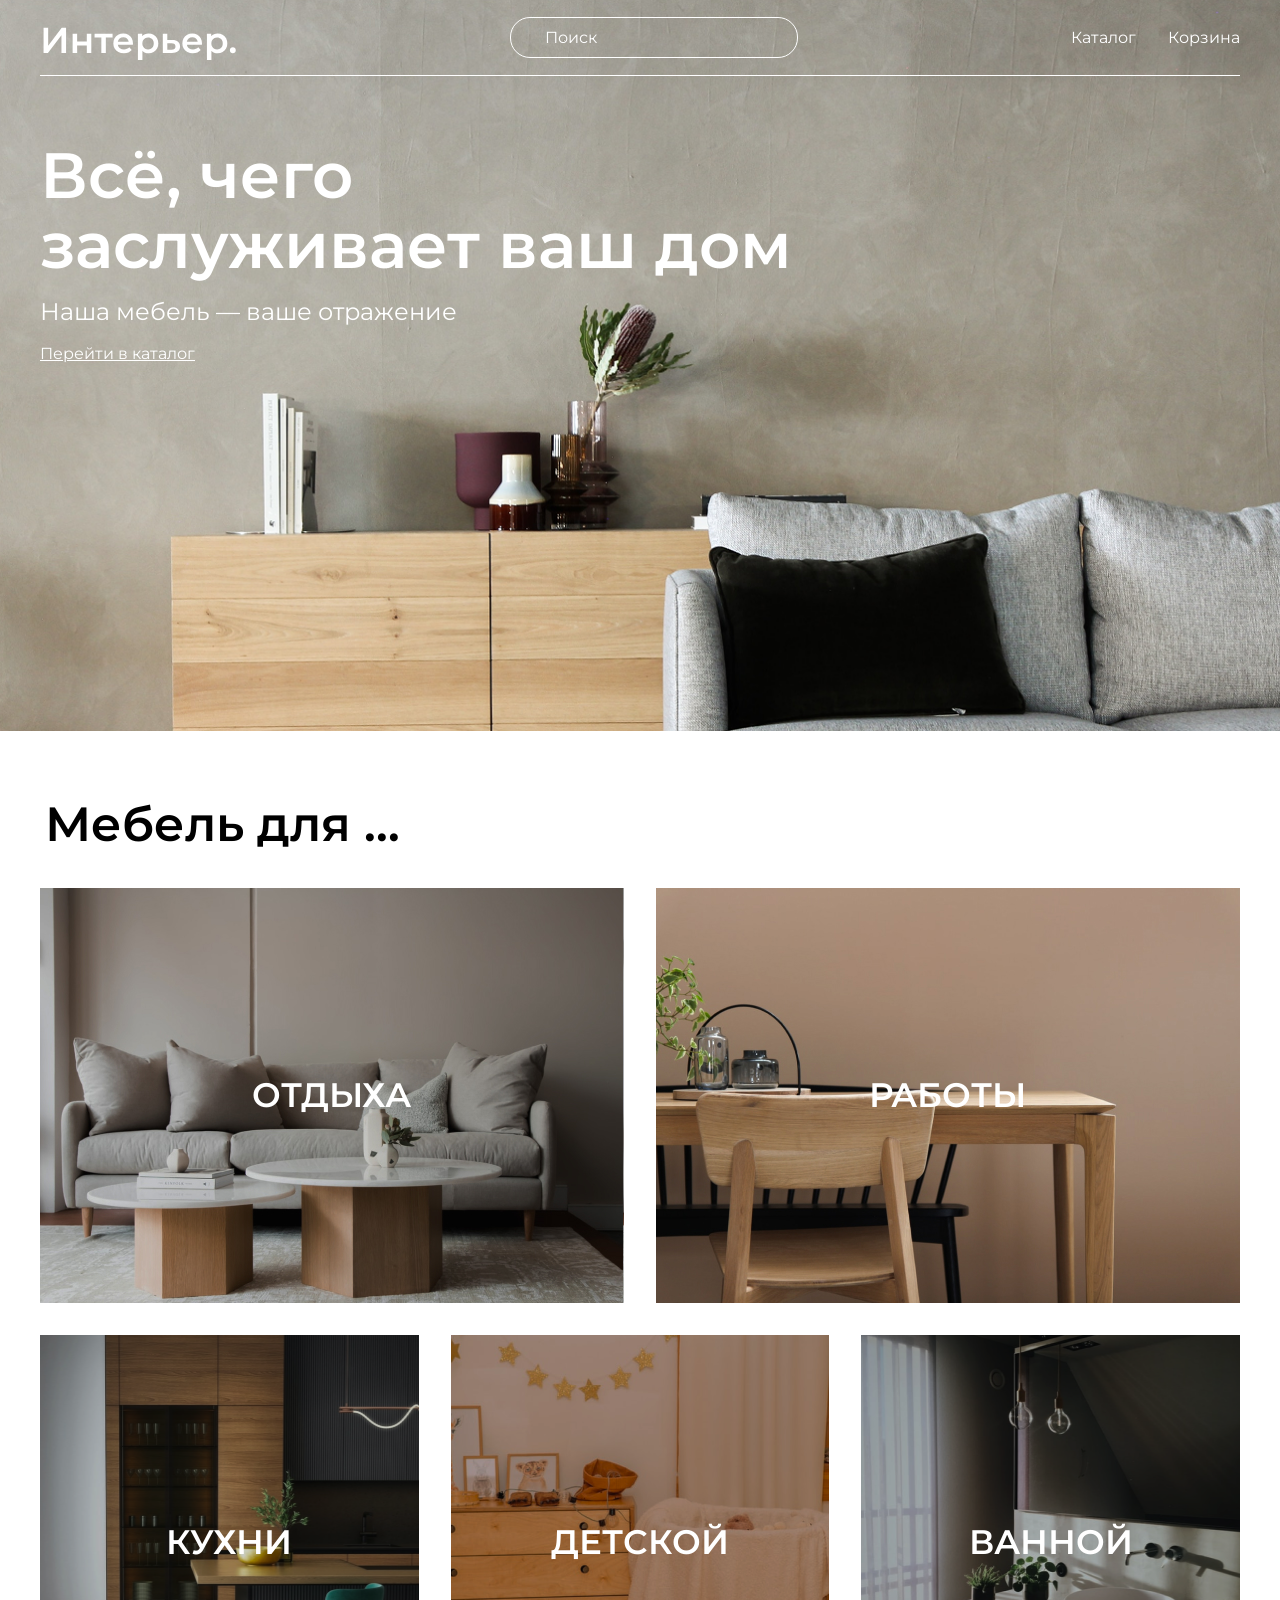
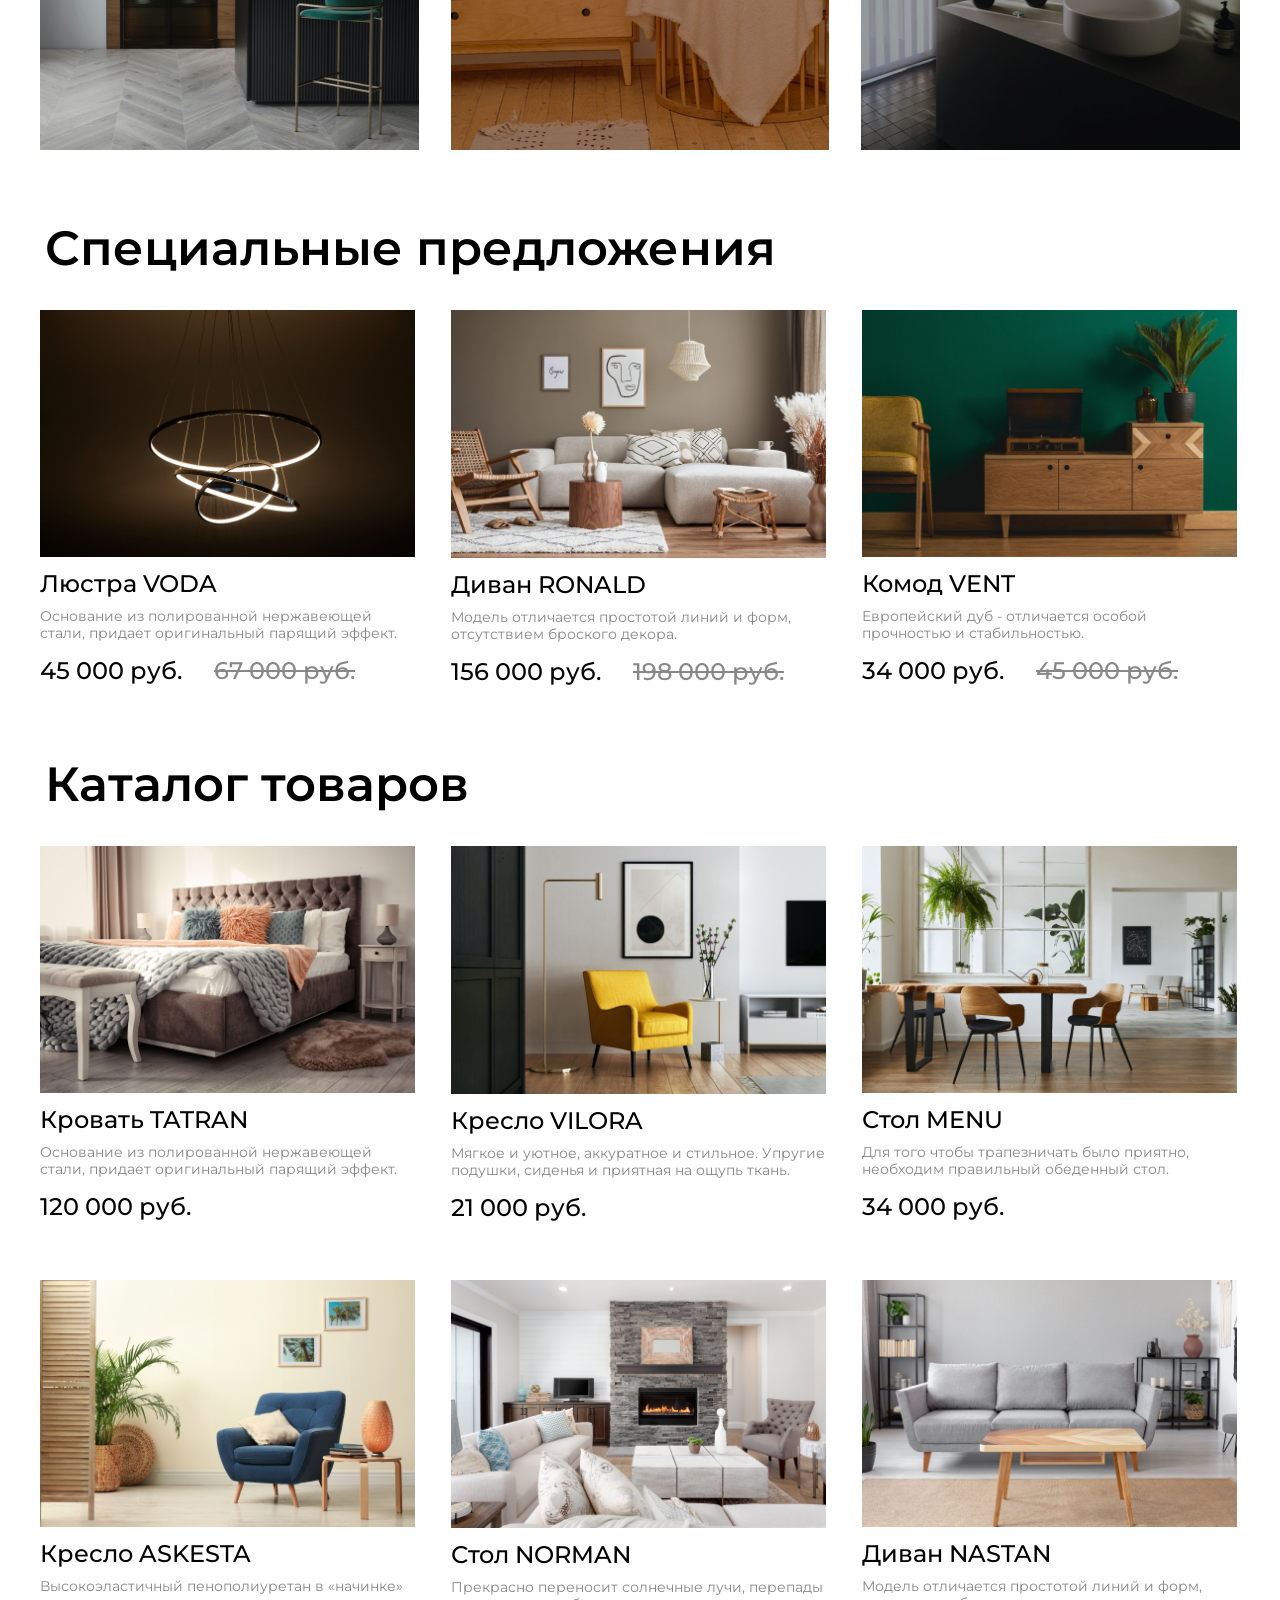
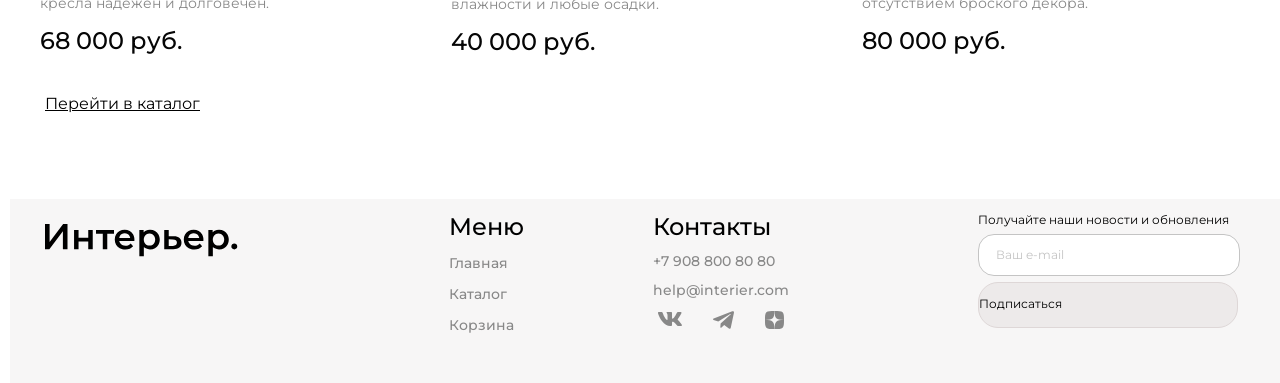
==== index.html @ b659bea5 "Add files via upload" ====
<!DOCTYPE html>
<html lang="ru">
<head>
    <meta charset="UTF-8">
    <meta name="viewport" content="width=device-width, initial-scale=1.0">

<link rel="preconnect" href="https://fonts.googleapis.com">
<link rel="preconnect" href="https://fonts.gstatic.com" crossorigin>
<link href="https://fonts.googleapis.com/css2?family=Montserrat:ital,wght@0,100..900;1,100..900&display=swap" rel="stylesheet">

    <link rel="stylesheet" href="./style.css">
</head>
<body>
<div> 
    <section class="hero-page center">
    <header class="header">
   <img src="img/logo.svg" alt="Логотип" class="logo-header"> 
    <input type="text" class="inpt-search" placeholder="Поиск">
    <div class="header__link">
        <a class="link" href="./catalog.html">Каталог</a>
        <a class="link" href="./cart.html">Корзина</a> 
    </div>
    <div class="menu-mob">
        <a href=""><svg width="19" height="19" viewBox="0 0 19 19" fill="none" xmlns="http://www.w3.org/2000/svg">
<g clip-path="url(#clip0_53373_429)">
<path d="M9.29907 1.11316C10.9342 1.06267 12.5273 1.63644 13.7542 2.71863C14.9811 3.80099 15.7498 5.31046 15.9036 6.93933C16.0545 8.53827 15.5992 10.133 14.634 11.4139L17.968 14.7469C18.0508 14.8297 18.1166 14.9279 18.1614 15.036C18.2062 15.1442 18.2297 15.2607 18.2297 15.3778C18.2297 15.4949 18.2062 15.6114 18.1614 15.7196C18.1165 15.8277 18.0508 15.9259 17.968 16.0087C17.8853 16.0914 17.7871 16.1572 17.679 16.202C17.5707 16.2469 17.4543 16.2694 17.3372 16.2694C17.22 16.2694 17.1036 16.2469 16.9954 16.202C16.8873 16.1572 16.789 16.0914 16.7063 16.0087L13.3733 12.6747C12.0925 13.6424 10.4962 14.0991 8.89575 13.9491C7.26568 13.7962 5.75519 13.0275 4.67212 11.7997C3.58905 10.5718 3.01496 8.97713 3.06665 7.3407C3.11846 5.7041 3.79274 4.14806 4.95142 2.99109C6.10904 1.83516 7.66391 1.16376 9.29907 1.11316ZM9.50903 2.91882C8.28235 2.92382 7.10691 3.41275 6.2395 4.28015C5.37213 5.14755 4.88317 6.32302 4.87817 7.54968C4.87324 8.77628 5.35288 9.95557 6.21313 10.83C6.64353 11.2674 7.15644 11.6151 7.72192 11.8534C8.28759 12.0918 8.89521 12.2161 9.50903 12.2186C10.1227 12.2211 10.7307 12.1017 11.2981 11.868C11.8657 11.6343 12.3816 11.2903 12.8157 10.8563C13.2497 10.4223 13.5936 9.90633 13.8274 9.33875C14.061 8.77131 14.1804 8.16333 14.178 7.54968C14.1755 6.93585 14.0511 6.32824 13.8127 5.76257C13.5744 5.19707 13.2267 4.68419 12.7893 4.25378C11.9149 3.3935 10.7357 2.91387 9.50903 2.91882Z" fill="white" stroke="white" stroke-width="0.2"/>
</g>
<defs>
<clipPath id="clip0_53373_429">
<rect width="19" height="19" fill="white"/>
</clipPath>
</defs>
</svg>
</svg>
</a>
        <a href="./catalog.html"><svg width="20" height="20" viewBox="0 0 20 20" fill="none" xmlns="http://www.w3.org/2000/svg">
<rect width="4.57143" height="4.57143" fill="white"/>
<rect y="7.31427" width="4.57143" height="4.57143" fill="white"/>
<rect y="14.6285" width="4.57143" height="4.57143" fill="white"/>
<rect x="7.31348" y="7.31427" width="4.57143" height="4.57143" fill="white"/>
<rect x="7.31348" y="14.6285" width="4.57143" height="4.57143" fill="white"/>
<rect x="7.31348" width="4.57143" height="4.57143" fill="white"/>
<rect x="14.6279" y="7.31427" width="4.57143" height="4.57143" fill="white"/>
<rect x="14.6279" y="14.6285" width="4.57143" height="4.57143" fill="white"/>
<rect x="14.6279" width="4.57143" height="4.57143" fill="white"/>
</svg>
</a>
        <a href="./cart.html"><svg width="25" height="25" viewBox="0 0 25 25" fill="none" xmlns="http://www.w3.org/2000/svg">
<path d="M14.5834 20.8333C15.1359 20.8333 15.6658 20.6138 16.0566 20.2231C16.4473 19.8324 16.6667 19.3025 16.6667 18.75C16.6667 18.1975 16.4473 17.6676 16.0566 17.2768C15.6658 16.8861 15.1359 16.6667 14.5834 16.6667C14.0309 16.6667 13.501 16.8861 13.1103 17.2768C12.7196 17.6676 12.5001 18.1975 12.5001 18.75C12.5001 19.3025 12.7196 19.8324 13.1103 20.2231C13.501 20.6138 14.0309 20.8333 14.5834 20.8333ZM7.29174 20.8333C7.84428 20.8333 8.37418 20.6138 8.76488 20.2231C9.15558 19.8324 9.37508 19.3025 9.37508 18.75C9.37508 18.1975 9.15558 17.6676 8.76488 17.2768C8.37418 16.8861 7.84428 16.6667 7.29174 16.6667C6.73921 16.6667 6.20931 16.8861 5.81861 17.2768C5.4279 17.6676 5.20841 18.1975 5.20841 18.75C5.20841 19.3025 5.4279 19.8324 5.81861 20.2231C6.20931 20.6138 6.73921 20.8333 7.29174 20.8333ZM20.873 6.16978C21.133 6.16139 21.3796 6.0522 21.5606 5.86528C21.7416 5.67837 21.8428 5.42839 21.8428 5.16822C21.8428 4.90804 21.7416 4.65807 21.5606 4.47115C21.3796 4.28424 21.133 4.17504 20.873 4.16666H19.674C18.7345 4.16666 17.922 4.81874 17.7178 5.73541L16.4126 11.6125C16.2084 12.5292 15.3959 13.1812 14.4563 13.1812H6.63133L5.12924 7.17082H14.8636C15.1212 7.15907 15.3644 7.04847 15.5425 6.86202C15.7206 6.67558 15.82 6.42764 15.82 6.16978C15.82 5.91192 15.7206 5.66398 15.5425 5.47754C15.3644 5.2911 15.1212 5.18049 14.8636 5.16874H5.12924C4.82473 5.16865 4.5242 5.23799 4.25051 5.37148C3.97682 5.50498 3.73716 5.69912 3.54976 5.93914C3.36236 6.17916 3.23215 6.45875 3.16903 6.75665C3.10591 7.05455 3.11154 7.36292 3.1855 7.65832L4.68758 13.6667C4.79586 14.1002 5.046 14.4851 5.39821 14.7601C5.75042 15.0351 6.18447 15.1844 6.63133 15.1844H14.4563C15.368 15.1845 16.2524 14.8737 16.9636 14.3032C17.6748 13.7328 18.1701 12.9368 18.3678 12.0469L19.674 6.16978H20.873Z" fill="white"/>
</svg>
</a>
    </div>
   </header>
   <div class="hero-page__wrapper">
    <h1 class="header1">Всё, чего <br> заслуживает ваш дом</h1>
    <p class="text">Наша мебель — ваше отражение</p>
    <a  href="./catalog.html" class="hero-page__link">Перейти в каталог</a>
    </div>
    </section>
</div>
<div class="content for-box center">
    <h2 class="content__product">Мебель для ...</h2>
    <div class="for">
        <div class="for__item for__item_relax for__item_big">ОТДЫХА</div>
        <div class="for__item for__item_work for__item_big">РАБОТЫ</div>
        <div class="for__item for__item_kitchen">КУХНИ</div>
        <div class="for__item for__item_kidsroom">ДЕТСКОЙ</div>
        <div class="for__item for__item_bathroom">ВАННОЙ</div>
    </div>
</div>
   <section class="content center">
    <div class="content__1">
    <h2 class="content__product">Специальные предложения</h2>
    <div class="content__flex">
    <article class="content__tovar">
        <div class="image-container">    
        <img src="img/VODA.jpg" alt="Люстра" class="content__img">
        <div class="content__img-0">
            <img class="content__img-1" src="img/cart_img.svg" alt="корзина">
            <img class="content__img-1" src="img/coolicon.svg" alt="сердце">
        </div>
        <a href="#" class="content__name">Люстра VODA</a>
        <p class="content__desc">Основание из полированной нержавеющей стали, придает оригинальный парящий эффект.</p>
    <div class="content__prise-box">
        <span class="content__prise">45 000 руб.</span>
        <span class="content__prise content__prise_sale">67 000 руб.</span>
    </div>
    </div> 
    </article>
    <article class="content__tovar">
    <div class="image-container">    
        <img src="img/RONALD.jpg" alt="дИВАН" class="content__img">
        <div class="content__img-0">
            <img class="content__img-1" src="img/cart_img.svg" alt="корзина">
            <img class="content__img-1" src="img/coolicon.svg" alt="сердце">
        </div>
        <a href="#" class="content__name">Диван RONALD</a>
        <p class="content__desc">Модель отличается простотой линий и форм, отсутствием броского декора.</p>
    <div class="content__prise-box">
        <span class="content__prise">156 000 руб.</span>
        <span class="content__prise content__prise_sale">198 000 руб.</span>
    </div>
    </div>
    </article>
    <article class="content__tovar">
    <div class="image-container">    
        <img src="img/VENT.jpg" alt="Комод" class="content__img">
        <div class="content__img-0">
            <img class="content__img-1" src="img/cart_img.svg" alt="корзина">
            <img class="content__img-1" src="img/coolicon.svg" alt="сердце">
        </div>
        <a href="#" class="content__name">Комод VENT</a>
        <p class="content__desc">Европейский дуб - отличается особой прочностью и стабильностью.</p>
    <div class="content__prise-box">
        <span class="content__prise">34 000 руб.</span>
        <span class="content__prise content__prise_sale">45 000 руб.</span>
    </div>
    </div>
    </article>
    </div>
    </div>
   </section>
   <section class="content center">
    <div class="content__1">
    <h2 class="content__product">Каталог товаров</h2> 
    <div class="content__flex">
    <article class="content__tovar">
    <div class="image-container">    
    <img src="img/TATRAN.jpg" alt="Кровать" class="content__img">
        <div class="content__img-0">
            <img class="content__img-1" src="img/cart_img.svg" alt="корзина">
            <img class="content__img-1" src="img/coolicon.svg" alt="сердце">
        </div>
    <a href="#" class="content__name">Кровать TATRAN</a>
    <p class="content__desc">Основание из полированной нержавеющей стали, придает оригинальный парящий эффект.</p>
    <p class="content__prise">120 000 руб.</p>
    </div> 
    </article>
    <article class="content__tovar">
    <div class="image-container">    
    <img src="img/product1.jpg" alt="Удобное кресло" class="content__img">
        <div class="content__img-0">
            <img class="content__img-1" src="img/cart_img.svg" alt="корзина">
            <img class="content__img-1" src="img/coolicon.svg" alt="сердце">
        </div>
    <a href="#" class="content__name">Кресло VILORA</a>
    <p class="content__desc">Мягкое и уютное, аккуратное и стильное. Упругие подушки, сиденья и приятная на ощупь ткань.</p>
    <p class="content__prise">21 000 руб.</p>
    </div>
    </article>
    <article class="content__tovar">
    <div class="image-container">    
    <img src="img/MENU.jpg" alt="Стол" class="content__img">
        <div class="content__img-0">
            <img class="content__img-1" src="img/cart_img.svg" alt="корзина">
            <img class="content__img-1" src="img/coolicon.svg" alt="сердце">
        </div>
    <a href="#" class="content__name">Стол MENU</a>
    <p class="content__desc">Для того чтобы трапезничать было приятно, необходим правильный обеденный стол.</p>
    <p class="content__prise">34 000 руб.</p>
    </div>
    </article>
    <div class="content__tovar-index">
    <article class="content__tovar">
    <div class="image-container">    
    <img src="img/ASKESTA.jpg" alt="Удобное кресло" class="content__img">
        <div class="content__img-0">
            <img class="content__img-1" src="img/cart_img.svg" alt="корзина">
            <img class="content__img-1" src="img/coolicon.svg" alt="сердце">
        </div>
    <a href="#" class="content__name">Кресло ASKESTA</a>
    <p class="content__desc">Высокоэластичный пенополиуретан в «начинке» кресла надежен и долговечен.</p>
    <p class="content__prise">68 000 руб.</p>
    </div>
    </article>
    <article class="content__tovar">
    <div class="image-container">    
    <img src="img/NORMAN.jpg" alt="Стол" class="content__img">
        <div class="content__img-0">
            <img class="content__img-1" src="img/cart_img.svg" alt="корзина">
            <img class="content__img-1" src="img/coolicon.svg" alt="сердце">
        </div>
    <a href="#" class="content__name">Стол NORMAN</a>
    <p class="content__desc">Прекрасно переносит солнечные лучи, перепады влажности и любые осадки.</p>
    <p class="content__prise">40 000 руб.</p>
    </div>
    </article>
    <article class="content__tovar">
    <div class="image-container">    
    <img src="img/NASTAN.jpg" alt="Диван" class="content__img">
        <div class="content__img-0">
            <img class="content__img-1" src="img/cart_img.svg" alt="корзина">
            <img class="content__img-1" src="img/coolicon.svg" alt="сердце">
        </div>
    <a href="#" class="content__name">Диван NASTAN</a>
    <p class="content__desc">Модель отличается простотой линий и форм, отсутствием броского декора.</p>
    <p class="content__prise">80 000 руб.</p>
    </div>
    </article>
    </div>
    </div>
    <a  href="./catalog.html" class="content__link">Перейти в каталог</a>
    </div>
   </section>
   <footer class="ftr center">
    <a href="./catalog.html" class="logo-ftr"><img src="img/Logo.footer.svg" alt="Логотип"></a>
<div class="ftr__info">
    <Nav class="ftr__item">
   <h4 class="menu">Mеню</h4>
    <ul class="ftr__link">
        <li><a class="ftr__link--grey ftr__item--link" href="./index.html">Главная</a></li>
        <li><a class="ftr__link--grey ftr__item--link" href="./catalog.html    ">Каталог</a></li>
        <li><a class="ftr__link--grey ftr__item--link" href="./cart.html">Корзина</a></li>
    </ul>
    </Nav>
    <div class="ftr__item">
   <h4 class="menu">Контакты</h4>
   <li class="ftr__link">
        <a class="ftr__link--grey ftr__item--link" href="tel:+7 908 800 80 80">+7 908 800 80 80</a>
        <a class="ftr__link--grey ftr__item--link" href="mailto:help@interier.com">help@interier.com</a>
    </li>
    <div class="ftr__icons">
    <a class="link link-1" href="#">
        <img src="img\vk.svg" alt="ВКонтакте">
    </a>
    <a class="link link-1" href="#">
        <img src="img\telegram.svg" alt="Телеграм">
    </a>
    <a class="link link-1" href="#">
        <img src="img\dzen.svg" alt="Дзен">
    </a></div>
</div>
    </div>
    <form>
    <div class="mail">
        <p class="mail__text">Получайте наши новости и обновления</p>
        <input class="mail__text mail__post" type="text" placeholder="Ваш e-mail"> 
        <button class="mail__text btn">Подписаться</button>
    </div>
    </form>
   </footer>
</body>
</html>
---- style.css ----
@charset "UTF-8";
* {
  margin: 0;
  padding: 0;
}

body {
  font-family: Montserrat, Arial;
}

input, button, a {
  font-family: Montserrat, Arial;
  color: white;
}

a {
  text-decoration: none;
}

.center {
  padding-left: calc(50% - 600px);
  padding-right: calc(50% - 600px);
}

.link img {
  transition: filter 0.3s;
}

.link:hover {
  text-decoration: underline;
}

.link:hover img {
  filter: brightness(0) contrast(100%);
}

.menu-mob {
  display: none;
}

.hero-page {
  background-image: url(img/bg-hero.png);
  background-size: cover;
  /*background-size: contain;*/
  background-repeat: no-repeat;
}

.header {
  height: 76px;
  display: flex;
  box-sizing: border-box;
  justify-content: space-between;
  align-items: center;
  border-bottom: 0.5px solid white;
}

.logo-header {
  max-width: 198px;
  padding-top: 12px;
  padding-left: 3px;
}

.inpt-search {
  border: 1px solid white;
  width: 288px;
  height: 41px;
  border-radius: 20px;
  background: transparent;
  box-sizing: border-box;
  font-size: 16px;
}

.inpt-search::-moz-placeholder {
  color: white;
  padding-left: 34px;
}

.inpt-search::placeholder {
  color: white;
  padding-left: 34px;
}

.inpt-search:focus-visible {
  color: white;
  outline: none;
}

.header__link {
  font-size: 16px;
  line-height: 20px;
  display: flex;
  gap: 32px;
}

.hero-page__wrapper {
  padding-bottom: 367px;
  color: white;
}

.header1 {
  font-weight: 600;
  font-size: 64px;
  line-height: 70px;
  margin-top: 64px;
  padding-bottom: 16px;
  max-width: 792px;
}

.text {
  font-size: 24px;
  line-height: 32px;
  padding-bottom: 16px;
}

.hero-page__link {
  font-size: 16px;
  line-height: 20px;
  text-decoration: underline;
}

.hero-page__link:hover {
  text-decoration: underline;
}

.for-box {
  padding-top: 64px;
}

.for {
  margin-top: 34px;
  display: grid;
  gap: 32px;
  grid-template-columns: repeat(12, 1fr);
}

.for__item {
  height: 415px;
  grid-column: span 4;
  font-style: normal;
  font-weight: 600;
  font-size: 34px;
  line-height: 41px;
  color: #fff;
  display: flex;
  justify-content: center;
  align-items: center;
  transition: 0.5s;
}

.for__item:hover {
  transform: scale(1.04);
}

.for__item_big {
  grid-column: span 6;
}

.for__item_relax {
  background-image: url(img/Relax.jpg);
}

.for__item_work {
  background-image: url(img/Work.jpg);
}

.for__item_kitchen {
  background-image: url(img/Kitchen.png);
}

.for__item_kidsroom {
  background-image: url(img/kidsRoom.png);
}

.for__item_bathroom {
  background-image: url(img/Bathroom.png);
}

.content__flex {
  display: flex;
  gap: 36px;
  flex-wrap: wrap;
}

.content {
  font-size: 16px;
  line-height: 24px;
  margin-bottom: 5px;
}

.content__1 {
  padding-top: 64px;
}

.content__product {
  font-weight: 600;
  font-size: 48px;
  line-height: 59px;
  color: #000000;
  display: flex;
  margin-bottom: 32px;
  margin-left: 5px;
}

.image-container {
  display: flex;
  flex-direction: column;
  gap: 2px;
}

/*иконки*/
.content__tovar {
  width: 375px;
  display: flex;
  /*row-gap: 11px;*/
  row-gap: 3px;
  flex-direction: column;
  /*margin-top: 32px;*/
  transition: 0.5s;
  position: relative;
}

.content__tovar-group {
  display: flex;
  gap: 36px;
  /*padding-top: 22px;*/
  padding-top: 64px;
}

.content__tovar-index {
  display: flex;
  gap: 36px;
  padding-top: 22px;
  flex-wrap: wrap;
}

.content__img-0 {
  top: 13px;
  right: 12px;
  display: flex;
  flex-direction: row;
  justify-content: flex-end;
  gap: 23px;
  z-index: 2;
  position: absolute;
}

.content__img-1 {
  display: none;
  top: 12px;
  right: 12px;
  gap: 23px;
}

.content__tovar:hover {
  transform: scale(1.04);
}

.content__tovar:hover .content__img-1 {
  display: flex;
}

/**/
.content__img {
  width: 100%;
}

.content__name {
  font-weight: 500;
  font-size: 24px;
  line-height: 29px;
  color: #000000;
  padding-bottom: 8px;
  margin-top: 10px;
}

.content__desc {
  font-size: 14px;
  line-height: 17px;
  color: #888888;
  padding-bottom: 12px;
}

.content__prise-box {
  display: flex;
  gap: 32px;
}

.content__prise {
  font-weight: 500;
  font-size: 24px;
  line-height: 29px;
  color: #050505;
  display: flex;
  -moz-column-gap: 32px;
       column-gap: 32px;
  row-gap: 56px;
}

.content__prise_sale {
  font-weight: 500;
  font-size: 24px;
  line-height: 29px;
  text-decoration-line: line-through;
  color: #888888;
}

.content__link {
  font-size: 16px;
  line-height: 100%;
  text-decoration: underline;
  font-weight: 400;
  color: #000000;
  margin-top: 40px;
  margin-bottom: 87px;
  margin-left: 5px;
  display: block;
  transition: 0.5s;
}

.content__link:hover {
  color: #888888;
  text-decoration: none;
}

.menu {
  font-weight: 500;
  font-size: 24px;
  line-height: 29px;
  color: #000000;
}

.ftr {
  background-color: #F7F6F6;
  display: block;
  box-sizing: border-box;
  padding-top: 1%;
  padding-bottom: 49px;
  display: flex;
  justify-content: space-between;
  margin-left: 10px;
}

.logo-ftr {
  align-items: center;
  padding-top: inherit;
  margin-left: -5px;
}

.ftr__info {
  max-width: 488px;
  display: flex;
  justify-content: space-between;
  gap: 129px;
  padding-left: 22px;
}
.ftr__info-1 {
  display: flex;
  gap: 129px;
}

.ftr__item {
  display: flex;
  flex-direction: column;
  gap: 12px;
  list-style-type: none;
}

.ftr__link {
  display: flex;
  flex-direction: column;
  gap: 12px;
  list-style-type: none;
}

.ftr__item--link {
  font-weight: 500;
  font-size: 14px;
  line-height: 17px;
  color: #888888;
}

.ftr__icons {
  display: flex;
  justify-content: space-around;
  gap: 20px;
}

.mail {
  display: flex;
  flex-direction: column;
  gap: 6px;
}

.mail__text {
  font-size: 12px;
  line-height: 16px;
  color: #000000;
  display: flex;
  flex-direction: column;
}

.mail__post {
  background-color: white;
  border: 1px solid #c4c4c4;
  border-radius: 16px;
  line-height: 18px;
  width: 260px;
  height: 40px;
  top: 3438px;
}

.mail__post::-moz-placeholder {
  padding-left: 17px;
  color: #c4c4c4;
  font-size: 12px;
}

.mail__post::placeholder {
  padding-left: 17px;
  color: #c4c4c4;
  font-size: 12px;
}

.mail__post:focus-visible {
  color: #c4c4c4;
  outline: none;
}

.btn {
  background: rgba(222, 215, 215, 0.41);
  border: 1px solid #DED7D7;
  box-sizing: border-box;
  border-radius: 20px;
  width: 260px;
  height: 46px;
  font-size: 12px;
  line-height: 18px;
  color: #000000;
  padding-top: 12px;
  transition: 0.3s;
}

.btn:hover {
  transform: scale(1.04);
  cursor: pointer;
  background-color: #000000;
  color: #FFFFFF;
}

/* CATALOG */
.catalog-page {
  background-image: url(img/logo__catalog.png);
  background-size: cover;
  background-repeat: no-repeat;
  height: 400px;
}

.hero-catalog__content {
  font-weight: 600;
  padding: 127px 0;
  color: white;
}

.hero-catalog__heading {
  font-size: 64px;
}

.header2 {
  font-weight: 600;
  font-size: 64px;
  line-height: 70px;
  margin-top: 127px;
  /*padding-bottom: 196px;*/
  /*max-width: 792px;*/
}

.content {
  font-size: 16px;
  line-height: 24px;
  /*padding-top: 64px;*/
}

.catalog {
  display: flex;
  justify-content: space-between;
  align-items: flex-start;
}
.catalog-1 {
  margin-bottom: 47px;
  margin-top: 70px;
}
.catalog__actions {
  display: flex;
  align-items: flex-start;
  gap: 20px;
  margin-top: 61px;
}
.catalog__nav {
  display: flex;
  gap: 10px;
}
.catalog__nav--link {
  font-weight: 400;
  font-size: 16px;
  color: #000000;
}
.catalog__nav--black {
  font-weight: 500;
  font-size: 16px;
  color: #000000;
}

.select-css {
  -webkit-appearance: none;
     -moz-appearance: none;
          appearance: none;
  background-color: white;
  border: 1px solid #C4C4C4;
  padding: 10px 56px 10px 23px;
  font-size: 16px;
  border-radius: 20px;
  background-image: url(./img/icon-slct.svg);
  background-position: calc(100% - 10px);
  background-size: 20px;
  background-repeat: no-repeat;
  height: 40px;
  align-items: center;
  text-align: center;
  width: 212px;
}

.top-cart {
  height: 400px;
  background-image: url(img/cart-hero.jpg);
  background-size: cover;
  background-position: center;
  background-repeat: no-repeat;
}

.heading-cart {
  font-weight: 600;
  margin-top: 127px;
  font-size: 64px;
  line-height: 70px;
  color: white;
}

.cart {
  display: grid;
  grid-template-columns: repeat(12, 1fr);
  gap: 32px;
  margin-top: 64px;
}
.cart__name-box {
  display: flex;
  justify-content: space-between;
  padding-bottom: 14px;
  max-width: 764px;
}
.cart__name-box-1 {
  font-size: 16px;
  font-weight: 400;
  color: #000000;
}
.cart__item {
  border-top: 0.5px solid #CACDD8;
  padding-top: 27px;
  padding-bottom: 36px;
  display: flex;
  justify-content: space-between;
  align-items: flex-start;
  padding-left: 5px;
}
.cart__left {
  display: flex;
  /*justify-content: space-between;*/
  gap: 32px;
  width: 100%;
}
.cart__info {
  /*width: 279px;*/
  display: flex;
  flex-direction: column;
  gap: 16px;
}
.cart__name {
  font-weight: 500;
  color: #000000;
  font-size: 24px;
}
.cart__desc {
  font-weight: 400;
  font-size: 14px;
  color: #888888;
  width: 279px;
}
.cart__price {
  font-size: 16px;
  font-weight: 500;
  color: #050505;
}
.cart__link-box {
  display: flex;
  gap: 30px;
}
.cart__link-box-1 {
  color: #000000;
  text-decoration: underline;
  font-size: 14px;
  font-weight: 400;
  transition: 0.5s;
}
.cart__form {
  background: #F7F6F6;
  border-radius: 20px;
  height: 556px;
  width: 379px;
  grid-column: span 4;
  box-sizing: border-box;
  padding-left: 30px;
  padding-right: 30px;
}
.cart__form-title {
  display: flex;
  justify-content: center;
  padding-top: 42px;
  font-weight: 700;
  font-size: 24px;
  color: #000000;
}
.cart__content {
  grid-column: span 8;
}
.cart__input {
  width: 71px;
  height: 51px;
  border-radius: 6px;
  border-color: #F7F6F6;
  border: none;
  background-color: #F7F6F6;
  font-weight: 600;
  font-size: 14px;
  color: #000000;
  text-align: center;
}
.cart__form-inputs {
  display: flex;
  flex-direction: column;
  gap: 44px;
  padding-top: 40px;
  padding-bottom: 64px;
  padding-left: 3px;
}
.cart__form-inputs-1 {
  border: none;
  border-bottom: 0.5px solid #CACDD8;
  background-color: transparent;
}
.cart__form-ftr {
  display: flex;
  flex-direction: column;
  gap: 18px;
}
.cart__form-total {
  display: flex;
  justify-content: center;
  gap: 10px;
  padding-left: 5px;
}
.cart__form-total-1 {
  font-size: 24px;
  font-weight: 400;
  color: #000000;
}
.cart__form-total-2 {
  font-size: 24px;
  font-weight: 500;
  color: #000000;
}
.cart__form-submit {
  border: 1px solid #040404;
  border-radius: 20px;
  font-size: 16px;
  font-weight: 400;
  color: #000000;
  padding: 10px 90px;
  transition: 0.5s;
}
.cart__btns {
  display: flex;
  gap: 6px;
  padding-top: 12px;
  padding-left: 1px;
}
.cart__btns-1 {
  font-weight: 400;
  font-size: 14px;
  color: #020202;
  border: #000000 1px solid;
  border-radius: 50px;
  transition: 0.3s ease-out;
  box-shadow: 0.3s ease-out;
  cursor: pointer;
}
.cart__btns-2 {
  padding: 10px 33px 10px 34px;
}
.cart__btns-3 {
  padding: 10px 22px 10px 20px;
}

.cart__link-box-1:hover {
  color: #888888;
  text-decoration: none;
}

.cart__form-submit:hover {
  transform: scale(1.04);
  cursor: pointer;
  background-color: #000000;
  color: #FFFFFF;
}

.cart__btns-1:hover {
  transform: scale(1.04);
  cursor: pointer;
  background-color: #000000;
  color: #FFFFFF;
}

.cart__input:focus {
  outline: none;
}

.cart__form-inputs-1:focus {
  outline: none;
  font-size: 14px;
  font-weight: 400;
  color: #000000;
}

.cart__form-inputs-2::-webkit-inner-spin-button {
  -webkit-appearance: none;
}

.catalog__grid {
  display: flex;
  justify-content: space-between;
  align-items: flex-start;
  width: 100%;
}

.filter {
  position: relative;
}

.container {
  position: absolute;
  top: calc(100% + 14px); /*позиция сверху на 14рх ниже нижней границы родителя*/
  right: 0; /*позиция справа от родителя*/
  display: flex;
  flex-direction: column;
  align-items: start;
  gap: 36px;
  background-color: #fff;
  box-shadow: 0px 4px 67px -12px rgba(0, 0, 0, 0.32);
  padding: 40px 48px;
  z-index: 1;
}
.container__content {
  font-size: 14px;
  font-weight: 400;
}
.container__box {
  display: flex;
  flex-direction: column;
  gap: 14px;
  padding: 0;
  border: none;
}
.container__name {
  font-size: 16px;
  font-weight: 500;
  color: #050505;
  padding-bottom: 14px;
}
.container__btn {
  border: #040404 1 px solid;
  border-radius: 20px;
  color: #000000;
  font-size: 16px;
  font-weight: 400;
  padding: 10px 46.5px;
  background-color: transparent;
  max-width: 190px;
  width: 100%;
  display: flex;
  align-self: flex-end;
}
.container__wrapper {
  display: flex;
  flex-direction: column;
  flex-wrap: wrap;
  gap: 32px 65px;
  max-height: 468px;
  min-width: 446px;
}
.container__1 {
  display: flex;
  flex-direction: column;
  gap: 32px;
}

.radio {
  display: flex;
  align-items: center;
  gap: 14px;
}
.radio__label {
  display: flex;
  align-items: center;
  cursor: pointer;
  position: relative;
  padding-left: 29px;
  font-size: 14px;
  font-weight: 400;
}

.radio__iput {
  display: none;
}

.radio__label::before {
  content: "";
  width: 15px;
  height: 15px;
  border: #888888 1px solid;
  border-radius: 60px;
  position: absolute;
  left: 0;
  top: 50%;
  transform: translateY(-50%);
  background-color: transparent;
}

.radio__iput:checked + .radio__label::before {
  border-color: #000000;
  background-image: url(./img/Vector.svg);
  background-repeat: no-repeat;
  background-position: center;
}

.range {
  display: flex;
  flex-direction: column;
  gap: 14px;
}
.range__input {
  width: 190.5px;
  height: 8px;
  overflow: hidden;
  outline: none;
  position: absolute;
  left: 0;
  top: 5px;
}
.range__input-max {
  position: absolute;
  left: 0px;
  top: 5px;
}

.range__input, .range__input::-webkit-slider-runnable-track, .range__input::-webkit-slider-thumb {
  -webkit-appearance: none;
  background: none;
}

.range__input::-webkit-slider-runnable-track {
  background: #000000;
  width: 200px;
  height: 1px;
}

.range__input:nth-child(2)::-webkit-slider-runnable-track {
  background: none;
}

.range__input::-webkit-slider-thumb {
  position: relative;
  width: 8px;
  height: 8px;
  margin-top: -4px;
  background: #000000;
  border: 1px solid #000000;
  border-radius: 25px;
  cursor: pointer;
  z-index: 1;
}

.range__input:nth-child(1)::-webkit-slider-thumb {
  z-index: 2;
}

.range__slider {
  font-family: sans-serif;
  font-size: 14px;
  position: relative;
  height: 39px;
  width: 189px;
  display: inline-block;
  margin-top: -5px;
}

.checkbox__label::before {
  box-sizing: border-box;
}

.color-options {
  display: flex;
  flex-wrap: wrap;
  max-width: 191px;
  gap: 14px;
}

.color-options__checkbox {
  width: 15px;
  height: 15px;
}

.checkbox__input {
  display: none;
}

.checkbox {
  display: flex;
  align-items: center;
  gap: 14px;
}

.checkbox__label {
  display: flex;
  align-items: center;
  cursor: pointer;
  position: relative;
  padding-left: 15px;
  font-size: 14px;
}

.checkbox__label::before {
  content: "";
  display: inline-block;
  width: 15px;
  height: 15px;
  border: 1px solid #000000;
  position: absolute;
  left: 0;
  background-color: #fff;
}

.checkbox__input:checked + .checkbox__label::before {
  border-color: #000000;
  background-image: url(./img/Vector.svg);
  background-repeat: no-repeat;
  background-position: center;
}

/*.checkbox__input:checked + .checkbox__label-black::before {
    border-color: #afafaf;
    background-image: url(img/29\ 20_08_266abc1aba43c0f7.88759805white_check.svg);
    background-repeat: no-repeat;
    background-position: center;
}*/
.checkbox__input:checked + .checkbox__label-.checkbox__label-black::before {
  filter: brightness(0) invert(1);
}

.checkbox__label-white::before {
  background-color: #fff;
  border-color: #888888;
}

.checkbox__label-black::before {
  background-color: #000;
  border-color: #000;
}

.checkbox__label-gray::before {
  background-color: #737373;
  border-color: #737373;
}

.checkbox__label-red::before {
  background-color: #FF0000;
  border-color: #FF0000;
}

.checkbox__label-orange::before {
  background-color: #FF7A41;
  border-color: #FF7A41;
}

.checkbox__label-yellow::before {
  background-color: #F2CB01;
  border-color: #F2CB01;
}

.checkbox__label-green::before {
  background-color: #00BF2A;
  border-color: #00BF2A;
}

.checkbox__label-turquoise::before {
  background-color: #1CCC97;
  border-color: #1CCC97;
}

.checkbox__label-blue::before {
  background-color: #009FE3;
  border-color: #009FE3;
}

.checkbox__label-darkblue::before {
  background-color: #000AF8;
  border-color: #000AF8;
}

.checkbox__label-violet::before {
  background-color: #6710D6;
  border-color: #6710D6;
}

.checkbox__label-darkpink::before {
  background-color: #9D0DB5;
  border-color: #9D0DB5;
}

.checkbox__label-lilac::before {
  background-color: #D89AFF;
  border-color: #D89AFF;
}

.checkbox__label-pink::before {
  background-color: #FF65A6;
  border-color: #FF65A6;
}

.checkbox__input:checked + .checkbox__label-black::before,
.checkbox__input:checked + .checkbox__label-darkblue::before,
.checkbox__input:checked + .checkbox__label-violet::before {
  background-image: url(img/white_chek.svg);
  background-repeat: no-repeat;
  background-position: center;
}

.checkbox__input-1 {
  display: none;
}

.checkbox__label-1 {
  display: flex;
  align-items: center;
  cursor: pointer;
  position: relative;
  font-size: 14px;
  padding-left: 30px;
}

.checkbox__input-1::before {
  content: "";
  width: 15px;
  height: 15px;
  border: #888888 1px solid;
  position: absolute;
  left: 0;
  top: 50%;
  transform: translateY(-50%);
  background-color: transparent;
}

.checkbox__label-1::before {
  content: "";
  display: inline-block;
  width: 15px;
  height: 15px;
  border: 1px solid #888888;
  position: absolute;
  left: 0;
  background-color: #fff;
}

.checkbox__input-1:checked + .checkbox__label-1::before {
  border-color: #000000;
  background-image: url(./img/Vector.svg);
  background-repeat: no-repeat;
  background-position: center;
}

.filter__btn-wrapper {
  position: relative;
  width: 100%;
  display: flex;
  justify-content: flex-end;
  border: 1px solid #040404;
  cursor: pointer;
}

@media (max-width: 1024px) {
  /*главная*/
  .center {
    padding-left: calc(50% - 393px);
    padding-right: calc(50% - 393px);
  }
  .for__item {
    height: 268px;
  }
  .content__flex {
    -moz-column-gap: 35px;
         column-gap: 35px;
    row-gap: 36px;
  }
  .content__link {
    margin-bottom: 68px;
  }
  .logo-ftr {
    display: none;
  }
  .ftr__info {
    gap: 130px;
  }
  /*каталог*/
  .container {
    position: absolute;
    top: calc(100% + 14px);
    right: -229px;
    display: flex;
    flex-direction: column;
    align-items: start;
    gap: 36px;
    background-color: #fff;
    box-shadow: 0px 4px 67px -12px rgba(0, 0, 0, 0.32);
    padding: 40px 48px;
    z-index: 1;
  }
  .content__tovar {
    margin: 0;
  }
  .content__tovar-index {
    display: contents;
    gap: 36px;
    padding-top: 22px;
    flex-wrap: wrap;
  }
  .cart__form {
    box-sizing: border-box;
  }
  .cart {
    display: grid;
    grid-template-columns: repeat(1, 1fr);
    gap: 32px;
    margin-top: 64px;
  }
  /*корзина*/
  .top-cart {
    width: 100%;
  }
  /*.cart {
  display: grid;
  gap: 32px;
  margin-top: 64px;
  }*/
  .cart__left {
    display: flex;
    /* justify-content: space-between; */
    gap: 32px;
    width: 100%;
  }
  .cart__name {
    font-size: 24px;
    font-weight: 500;
  }
  .cart__price {
    font-size: 16px;
    font-weight: 500;
  }
  .cart__item {
    padding-left: 0px;
    padding-top: 26px;
    padding-bottom: 30px;
  }
  .cart__btns {
    display: flex;
    gap: 6px;
  }
  .cart__form-title {
    padding-top: 69px;
  }
  .content__product {
    margin-left: 0px;
    padding-top: 26px;
  }
  .ftr {
    background-color: #F7F6F6;
    display: block;
    box-sizing: border-box;
    /*padding-top: 5%;*/
    padding-top: 27px;
    padding-bottom: 50px;
    display: flex;
    justify-content: space-between;
    margin-left: -21px;
  }
}
@media (min-width: 768px) and (max-width: 833px) {
  .center {
    padding-left: 24px;
    padding-right: 24px;
  }
  .content__tovar {
    width: 340px;
  }
  /*.cart {
  display: grid;
  gap: 32px;
  margin-top: 64px;
  }*/
  .cart {
    display: flex;
    flex-direction: column;
    gap: 64px;
  }
  .cart__form {
    box-sizing: border-box;
  }
}
@media (max-width: 767px) {
  div, section {
    width: 100%;
    box-sizing: border-box;
  }
  /*главная*/
  body {
    width: 100%;
    max-width: 450px;
    margin: 0 auto;
    box-sizing: border-box;
  }
  .center {
    padding-left: 16px;
    padding-right: 16px;
  }
  .header {
    padding-top: 48px;
    border: none;
  }
  .header1 {
    font-size: 48px;
    text-align: center;
    line-height: normal;
    margin-top: 45px;
  }
  .text {
    font-size: 16px;
    text-align: center;
  }
  .hero-page {
    min-height: 734px;
    width: 100%;
    box-sizing: content-box;
    background-image: url("img/bg-hero.png");
    background-size: cover;
    background-position: center top;
    background-repeat: no-repeat;
  }
  .hero-page__wrapper {
    padding-bottom: 359px;
  }
  .hero-page__link {
    display: flex;
    justify-content: center;
    font-size: 14px;
  }
  .for-box {
    padding-top: 32px;
  }
  .content__1 {
    padding-top: 0;
  }
  .inpt-search {
    display: none;
  }
  .link {
    display: none;
  }
  .ftr-link {
    display: block;
  }
  .logo-header {
    width: 99px;
    padding-top: 16.5px;
    padding-bottom: 16.5px;
  }
  .menu-mob {
    display: flex;
    align-items: center;
    gap: 32px;
    padding-top: 17px;
    padding-bottom: 17px;
  }
  .content {
    padding-top: 32px;
  }
  .content__tovar {
    margin-top: 0px;
  }
  .content__product {
    font-size: 24px;
    line-height: 29px;
    padding-bottom: 32px;
  }
  .content__prise {
    font-size: 18px;
  }
  .content__prise_sale {
    font-size: 18px;
  }
  .content__name {
    font-size: 18px;
  }
  .for {
    grid-template-columns: repeat(4, 1fr);
    gap: 16px;
  }
  .for__item {
    grid-column: 1/-1;
    height: 375px;
    font-size: 28px;
  }
  .for__item_big {
    height: 244px;
  }
  .ftr__info {
    /*width: 100%;*/
    display: flex;
    gap: 100px;
    padding-bottom: 32px;
  }
  .ftr__info-1 {
    display: flex;
    gap: 100px;
  }
  .ftr__info-2 {
    display: flex;
    justify-content: center;
    width: 100%;
  }
  .ftr {
    display: flex;
    flex-direction: column;
  }
  .mail {
    width: 100%;
    display: flex;
    align-items: center;
  }
  .content__tovar {
    width: 342px;
  }
  .content__link {
    margin-top: 36px;
    margin-bottom: 36px;
  }
  /*каталог*/
  .hero-catalog__heading {
    font-size: 48px;
    text-align: center;
    font-weight: 600;
  }
  .hero-catalog__content {
    padding: 82px 0;
  }
  .catalog__grid {
    flex-direction: column;
    padding-bottom: 32px;
  }
  .catalog-1 {
    margin-top: 23px;
    margin-bottom: 0;
  }
  .catalog__nav--link {
    font-size: 14px;
  }
  .catalog__nav--select {
    font-size: 14px;
  }
  .catalog__actions {
    flex-direction: column-reverse;
    margin-top: 22px;
    gap: 10px;
  }
  .container {
    position: absolute;
    top: calc(100% + 14px);
    left: 0;
    width: 200px;
    display: flex;
    flex-direction: column;
    align-items: start;
    gap: 36px;
    background-color: #fff;
    box-shadow: 0px 4px 67px -12px rgba(0, 0, 0, 0.32);
    padding: 40px 48px;
    z-index: 3;
  }
  .container__wrapper {
    display: flex;
    flex-direction: column;
    flex-wrap: wrap;
    gap: 32px 65px;
    min-width: 191px;
    max-height: none;
  }
  .content__name {
    font-size: 18px;
  }
  .link-1 {
    display: block;
  }
  .ftr__icons {
    display: flex;
    gap: 20px;
    justify-content: normal;
  }
  /*Корзина*/
  .top-cart {
    width: 100%;
  }
  .heading-cart {
    font-size: 48px;
    text-align: center;
  }
  .cart {
    display: flex;
    flex-direction: column;
    gap: 48px;
  }
  .cart__item {
    width: 343px;
  }
  .cart__img {
    display: none;
  }
  .cart__desc {
    width: 253px;
  }
  .cart__name-box {
    display: none;
  }
  .cart__form-submit {
    white-space: nowrap;
    text-align: center;
    padding: 10px;
  }
  .cart__form {
    box-sizing: border-box;
    width: 343px;
  }
  .cart__btns {
    display: flex;
    width: 100%;
    gap: 14px;
  }
  .cart__btns-1 {
    white-space: nowrap;
    font-size: 12px;
  }
  .cart__btns-2 {
    display: flex;
    align-items: center;
    justify-content: center;
    width: 100%;
    max-width: 166px;
    box-sizing: border-box;
  }
  .cart__btns-3 {
    display: flex;
    align-items: center;
    justify-content: center;
    width: 100%;
    max-width: 163px;
    box-sizing: border-box;
  }
  .content__tovar-group {
    padding-top: 0;
  }
}
@media (min-width: 768px) and (max-width: 1024px) {
  .ftr__info {
    display: flex;
  }
  .ftr__info-1 {
    display: flex;
    gap: 130px;
  }
}
@media (min-width: 320px) and (max-width: 375px) {
  .ftr {
    width: 396px;
  }
}/*# sourceMappingURL=style.css.map */
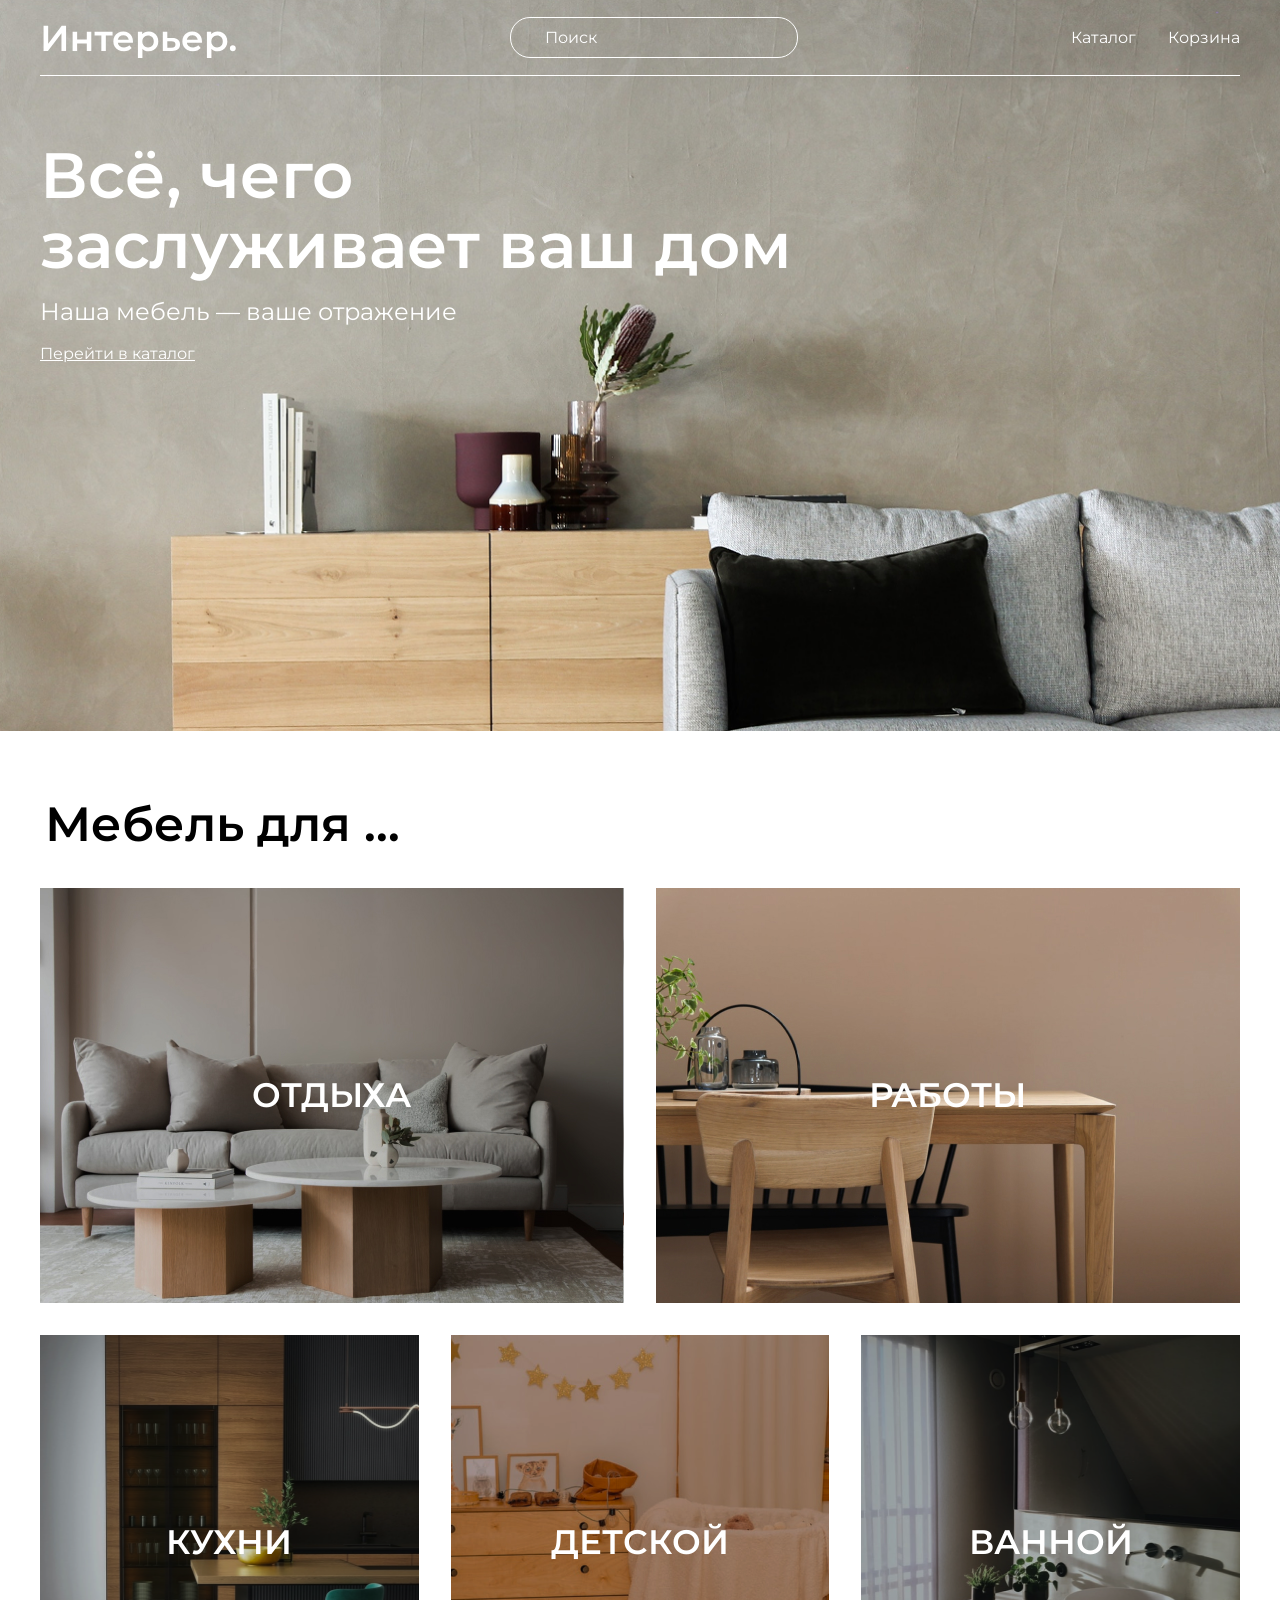
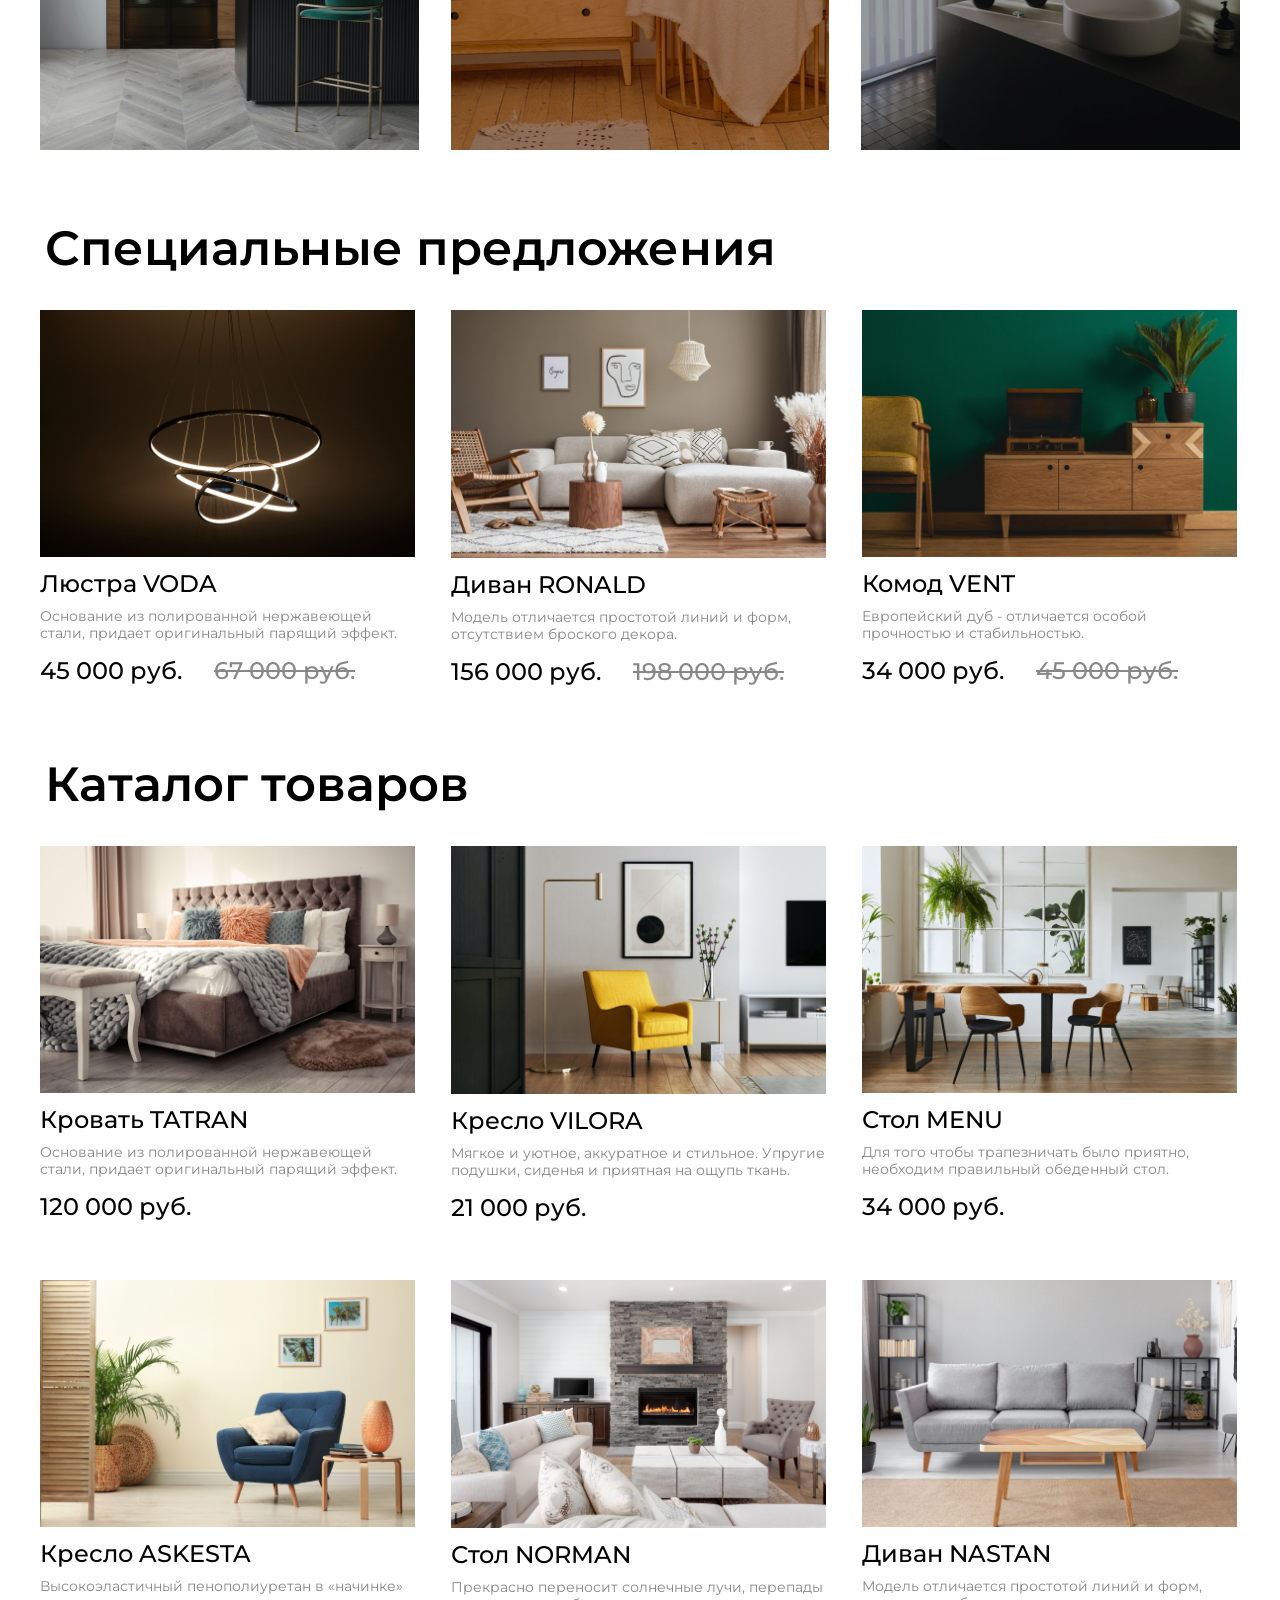
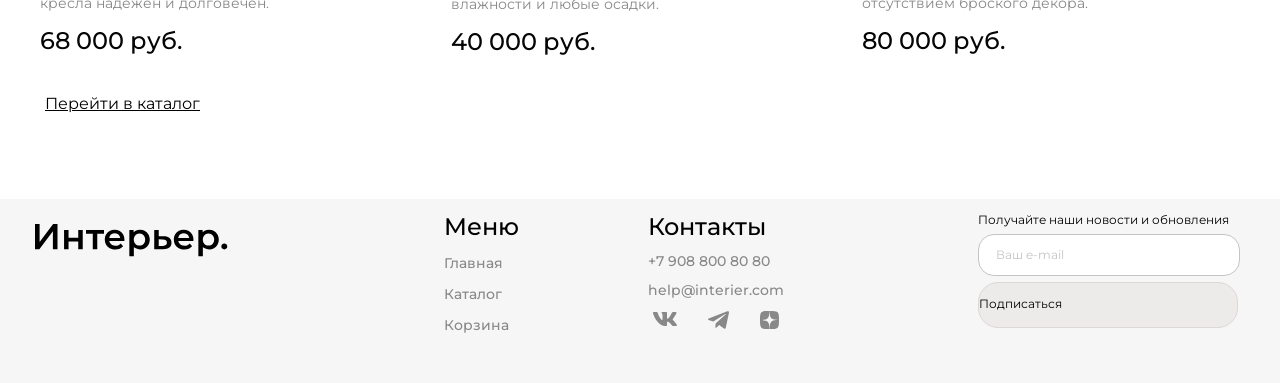
==== commit 04294408: "Add files via upload вторая версия, правки внесены" ====
--- a/index.html
+++ b/index.html
@@ -11,10 +11,9 @@
     <link rel="stylesheet" href="./style.css">
 </head>
 <body>
-<div> 
     <section class="hero-page center">
     <header class="header">
-   <img src="img/logo.svg" alt="Логотип" class="logo-header"> 
+   <a href="./index.html"><img src="img/logo.svg" alt="Логотип" class="logo-header"></a> 
     <input type="text" class="inpt-search" placeholder="Поиск">
     <div class="header__link">
         <a class="link" href="./catalog.html">Каталог</a>
--- a/style.css
+++ b/style.css
@@ -68,16 +68,16 @@
   background: transparent;
   box-sizing: border-box;
   font-size: 16px;
+  padding-left: 34px;
+  padding-right: 34px;
 }
 
 .inpt-search::-moz-placeholder {
   color: white;
-  padding-left: 34px;
 }
 
 .inpt-search::placeholder {
   color: white;
-  padding-left: 34px;
 }
 
 .inpt-search:focus-visible {
@@ -337,7 +337,7 @@
   padding-bottom: 49px;
   display: flex;
   justify-content: space-between;
-  margin-left: 10px;
+  /*margin-left: 10px;*/
 }
 
 .logo-ftr {
@@ -470,14 +470,11 @@
   font-size: 64px;
   line-height: 70px;
   margin-top: 127px;
-  /*padding-bottom: 196px;*/
-  /*max-width: 792px;*/
 }
 
 .content {
   font-size: 16px;
   line-height: 24px;
-  /*padding-top: 64px;*/
 }
 
 .catalog {
@@ -508,6 +505,14 @@
   font-weight: 500;
   font-size: 16px;
   color: #000000;
+}
+
+.container__btn:hover {
+  transform: scale(1.04);
+  cursor: pointer;
+  background-color: #000000;
+  color: #FFFFFF;
+  transition: 0.5s;
 }
 
 .select-css {
@@ -655,6 +660,7 @@
   border: none;
   border-bottom: 0.5px solid #CACDD8;
   background-color: transparent;
+  color: #000000 !important;
 }
 .cart__form-ftr {
   display: flex;
@@ -707,6 +713,10 @@
 }
 .cart__btns-3 {
   padding: 10px 22px 10px 20px;
+}
+
+.cart__form-inputs-1:hover {
+  color: #000000;
 }
 
 .cart__link-box-1:hover {
@@ -1234,7 +1244,6 @@
 }
 @media (max-width: 767px) {
   div, section {
-    width: 100%;
     box-sizing: border-box;
   }
   /*главная*/
@@ -1264,7 +1273,6 @@
   }
   .hero-page {
     min-height: 734px;
-    width: 100%;
     box-sizing: content-box;
     background-image: url("img/bg-hero.png");
     background-size: cover;
@@ -1315,7 +1323,7 @@
   .content__product {
     font-size: 24px;
     line-height: 29px;
-    padding-bottom: 32px;
+    /*padding-bottom: 32px;*/
   }
   .content__prise {
     font-size: 18px;
@@ -1363,7 +1371,8 @@
     align-items: center;
   }
   .content__tovar {
-    width: 342px;
+    /*width: 342px;*/
+    width: 100%;
   }
   .content__link {
     margin-top: 36px;
@@ -1501,6 +1510,9 @@
     display: flex;
     gap: 130px;
   }
+  .content__product {
+    padding-top: 0;
+  }
 }
 @media (min-width: 320px) and (max-width: 375px) {
   .ftr {
